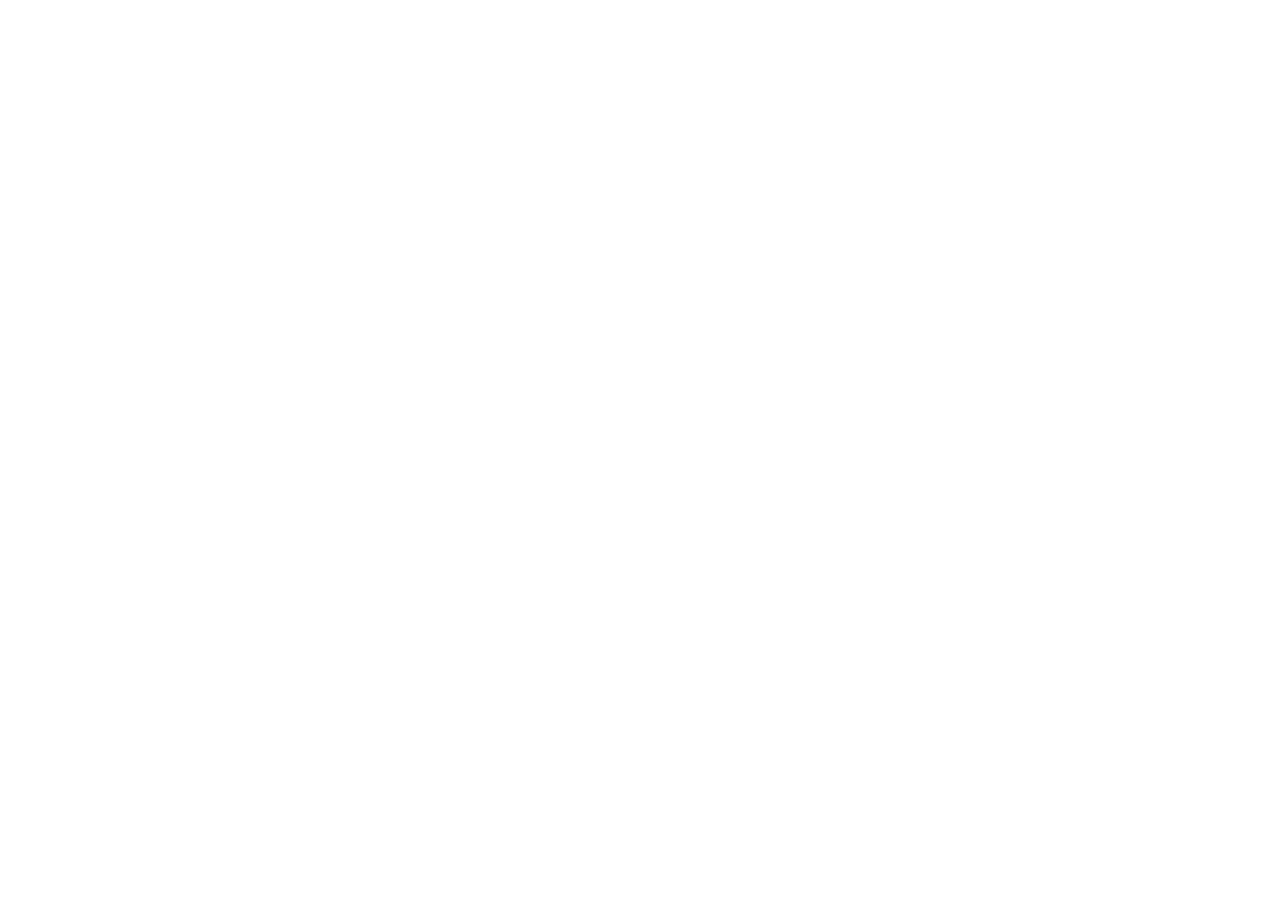
==== index.html @ 1248f727 "se creo una nueva rama y se agrego la carpeta assets" ====
<!DOCTYPE html>
<html lang="es">
<head>
    <meta charset="UTF-8">
    <meta name="viewport" content="width=device-width, initial-scale=1.0">
    <title>Document</title>
    <link rel="stylesheet" href="Styles.css/Index.css">
</head>
<body>
    <Nav></Nav>

    <Footer></Footer>
</body>
</html>
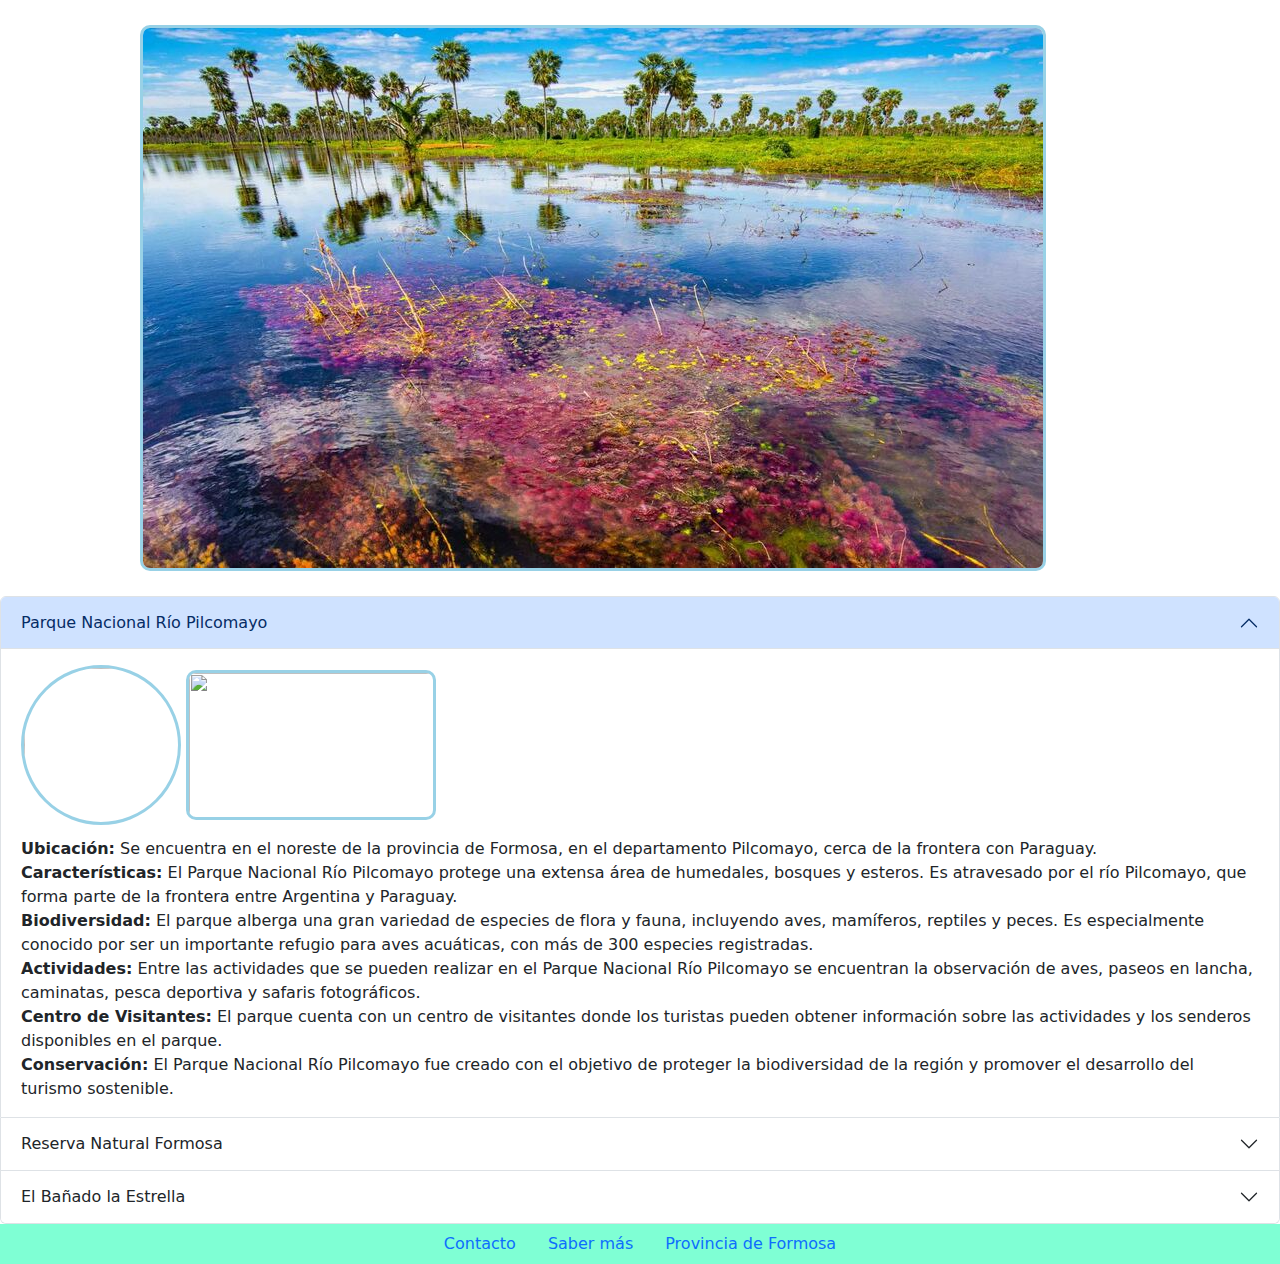
==== commit 9c022324: "Arreglo del carrusel" ====
--- a/index.html
+++ b/index.html
@@ -1,14 +1,115 @@
-<!DOCTYPE html>
+<!doctype html>
 <html lang="es">
-<head>
-    <meta charset="UTF-8">
-    <meta name="viewport" content="width=device-width, initial-scale=1.0">
-    <title>Document</title>
+  <head>
+    <meta charset="utf-8">
+    <meta name="viewport" content="width=device-width, initial-scale=1">
+    <title>Turismo Politecnico Formosa</title>
+    <link href="https://cdn.jsdelivr.net/npm/bootstrap@5.3.3/dist/css/bootstrap.min.css" rel="stylesheet" integrity="sha384-QWTKZyjpPEjISv5WaRU9OFeRpok6YctnYmDr5pNlyT2bRjXh0JMhjY6hW+ALEwIH" crossorigin="anonymous">
     <link rel="stylesheet" href="Styles.css/Index.css">
-</head>
-<body>
-    <Nav></Nav>
+  </head>
+  <body>
 
-    <Footer></Footer>
-</body>
+    <div class="container d-flex justify-content-center">
+        <div class="mh-100;" style="display: flex; width: 1000px; margin: 25px;;">
+            <div id="carouselExampleSlidesOnly" class="carousel slide" data-bs-ride="carousel">
+                <div class="carousel-inner">
+                <div class="carousel-item active">
+                    <img src="Assets/IMG/BañadoLaEstrellaRED.jpg" class="d-block w-100">
+                </div>
+                <div class="carousel-item">
+                    <img src="Assets/IMG/panoramica_parque_nacional_pilcomayoRED.jpg" class="d-block w-100">
+                </div>
+                <div class="carousel-item">
+                    <img src="Assets/IMG/Foto_Reserva_Natural_Formosa.jpg" class="d-block w-100">
+                </div>
+                </div>
+            </div>
+        </div>
+    </div>
+
+    <div class="accordion" id="accordionPanelsStayOpenExample">
+        <div class="accordion-item">
+          <h2 class="accordion-header">
+            <button class="accordion-button" type="button" data-bs-toggle="collapse" data-bs-target="#panelsStayOpen-collapseOne" aria-expanded="true" aria-controls="panelsStayOpen-collapseOne">
+              Parque Nacional Río Pilcomayo
+            </button>
+          </h2>
+          <div id="panelsStayOpen-collapseOne" class="accordion-collapse co llapse show">
+            <div class="accordion-body">
+                <div class="images">    
+                    <img src="Assets/IMG/Emblema_Parque_Nacional_Río_Pilcomayo.jpg" width="160" height="160" class="emblema">
+                    <img src="Assets/IMG/panoramica_parque_nacional_pilcomayo.jpg" width="250" height="150"> <br>
+                </div>
+                <strong>Ubicación:</strong> Se encuentra en el noreste de la provincia de Formosa, en el departamento Pilcomayo, cerca de la frontera con Paraguay. <br>
+                <strong>Características:</strong> El Parque Nacional Río Pilcomayo protege una extensa área de humedales, bosques y esteros. Es atravesado por el río Pilcomayo, que forma parte de la frontera entre Argentina y Paraguay. <br>
+                <strong>Biodiversidad:</strong> El parque alberga una gran variedad de especies de flora y fauna, incluyendo aves, mamíferos, reptiles y peces. Es especialmente conocido por ser un importante refugio para aves acuáticas, con más de 300 especies registradas. <br>
+                <strong>Actividades:</strong> Entre las actividades que se pueden realizar en el Parque Nacional Río Pilcomayo se encuentran la observación de aves, paseos en lancha, caminatas, pesca deportiva y safaris fotográficos. <br>
+                <strong>Centro de Visitantes:</strong> El parque cuenta con un centro de visitantes donde los turistas pueden obtener información sobre las actividades y los senderos disponibles en el parque. <br>
+                <strong>Conservación:</strong> El Parque Nacional Río Pilcomayo fue creado con el objetivo de proteger la biodiversidad de la región y  promover el desarrollo del turismo sostenible.
+            </div>
+          </div>
+        </div>
+        <div class="accordion-item">
+          <h2 class="accordion-header">
+            <button class="accordion-button collapsed" type="button" data-bs-toggle="collapse" data-bs-target="#panelsStayOpen-collapseTwo" aria-expanded="false" aria-controls="panelsStayOpen-collapseTwo">
+              Reserva Natural Formosa
+            </button>
+          </h2>
+          <div id="panelsStayOpen-collapseTwo" class="accordion-collapse collapse">
+            <div class="accordion-body">
+                <div class="images">
+                    <img src="Assets/IMG/Emblema_Reserva_Natura_Formosa.jpg" width="160" height="160" class="emblema">
+                    <img src="Assets/IMG/Foto_Reserva_Natural_Formosa.jpg" width="250" height="150"> <br>
+                </div>
+                <strong>Ubicación:</strong> Se encuentra a pocos kilómetros al este de la ciudad de Formosa, la capital provincial. <br>
+                <strong>Características:</strong> La Reserva Natural Formosa protege una extensa área de bosques, esteros y humedales. Es el hogar de una gran variedad de especies de flora y fauna autóctonas. <br>
+                <strong>Biodiversidad:</strong> La reserva alberga una rica biodiversidad, incluyendo especies de aves, mamíferos, reptiles y peces. Es especialmente conocida por ser un importante refugio para aves migratorias. <br>
+                <strong>Actividades:</strong> Entre las actividades que se pueden realizar en la Reserva Natural Formosa se encuentran la observación de aves, paseos en lancha, caminatas, pesca deportiva y safaris fotográficos. <br>
+                <strong>Senderos:</strong> La reserva cuenta con varios senderos habilitados que permiten a los visitantes explorar la zona y disfrutar de la naturaleza. <br>
+                <strong>Centro de Interpretación:</strong> La reserva cuenta con un centro de interpretación donde los visitantes pueden obtener información sobre la flora, la fauna y la historia de la reserva. <br>
+                <strong>Conservación:</strong> La Reserva Natural Formosa fue creada con el objetivo de proteger la biodiversidad de la región y promover el desarrollo del turismo sostenible.
+
+            </div>
+          </div>
+        </div>
+        <div class="accordion-item">
+          <h2 class="accordion-header">
+            <button class="accordion-button collapsed" type="button" data-bs-toggle="collapse" data-bs-target="#panelsStayOpen-collapseThree" aria-expanded="false" aria-controls="panelsStayOpen-collapseThree">
+              El Bañado la Estrella
+            </button>
+          </h2>
+          <div id="panelsStayOpen-collapseThree" class="accordion-collapse collapse">
+            <div class="accordion-body">
+                <div class="images">
+                    <img src="Assets/IMG/BañadoLaEstrella.jpg" width="250" height="150">
+                    <img src="Assets/IMG/BañadoLaEstrellaCanoa.jpg" width="250" height="150"> <br>
+                </div>
+                <strong>Ubicación:</strong> Se encuentra en el extremo noreste de la provincia de Formosa, en el departamento Pilcomayo, cerca de la localidad de Laguna Blanca. <br>
+                <strong>Características:</strong> El Bañado La Estrella es una extensa área de humedales que se caracteriza por su biodiversidad única. Es uno de los humedales más grandes de Argentina y una de las zonas más importantes para la conservación de la biodiversidad en el país. <br>
+                <strong>Flora y fauna:</strong> En el Bañado La Estrella se pueden encontrar una gran variedad de especies de flora y fauna, incluyendo aves, mamíferos, reptiles y peces. Es un lugar ideal para la observación de aves, con más de 350 especies registradas. <br>
+                <strong>Actividades:</strong> Entre las actividades que se pueden realizar en el Bañado La Estrella se encuentran la observación de aves, paseos en lancha, caminatas y pesca deportiva. <br>
+                <strong>Conservación:</strong> El Bañado La Estrella forma parte del Parque Nacional Río Pilcomayo y está protegido por su importancia para la conservación de la biodiversidad.
+            </div>
+          </div>
+        </div>
+      </div>
+
+    <footer>
+        <div class="lista-footer">
+            <ul class="nav justify-content-center">
+                <li class="nav-item">
+                <a class="nav-link active" aria-current="page" href="#">Contacto</a>
+                </li>
+                <li class="nav-item">
+                <a class="nav-link" href="#">Saber más</a>
+                </li>
+                <li class="nav-item">
+                <a class="nav-link" href="#">Provincia de Formosa</a>
+                </li>
+            </ul>
+        </div>
+    </footer>
+
+    <script src="https://cdn.jsdelivr.net/npm/bootstrap@5.3.3/dist/js/bootstrap.bundle.min.js" integrity="sha384-YvpcrYf0tY3lHB60NNkmXc5s9fDVZLESaAA55NDzOxhy9GkcIdslK1eN7N6jIeHz" crossorigin="anonymous"></script>
+  </body>
 </html>--- a/Styles.css/Index.css
+++ b/Styles.css/Index.css
@@ -0,0 +1,23 @@
+body{
+    background-color: white;
+}
+
+footer{
+    background-color: aquamarine;
+}
+li:hover{
+    color: aliceblue;
+}
+img{
+    border-radius: 10px;
+    border: solid 3px rgb(152, 209, 230);
+}
+.emblema{
+    border-radius: 100px;
+}
+.images{
+    margin-bottom: 12px;
+}
+.carrusel{
+    border-radius: 50px;
+}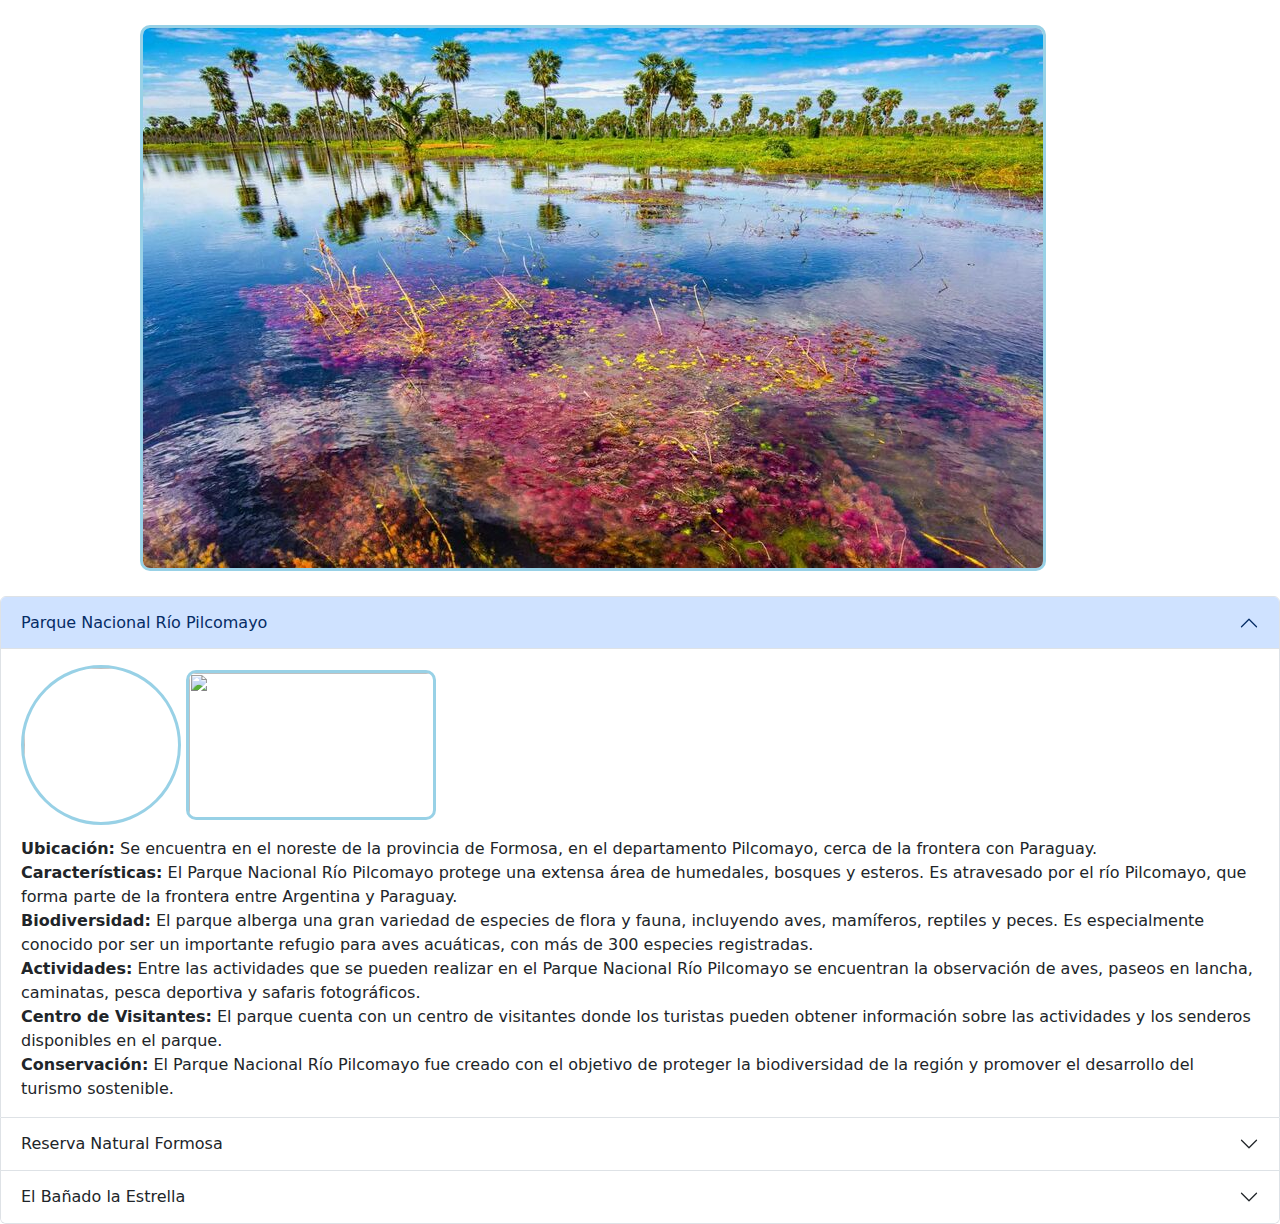
==== commit fd5ed490: "se quito el footer" ====
--- a/index.html
+++ b/index.html
@@ -94,22 +94,6 @@
         </div>
       </div>
 
-    <footer>
-        <div class="lista-footer">
-            <ul class="nav justify-content-center">
-                <li class="nav-item">
-                <a class="nav-link active" aria-current="page" href="#">Contacto</a>
-                </li>
-                <li class="nav-item">
-                <a class="nav-link" href="#">Saber más</a>
-                </li>
-                <li class="nav-item">
-                <a class="nav-link" href="#">Provincia de Formosa</a>
-                </li>
-            </ul>
-        </div>
-    </footer>
-
     <script src="https://cdn.jsdelivr.net/npm/bootstrap@5.3.3/dist/js/bootstrap.bundle.min.js" integrity="sha384-YvpcrYf0tY3lHB60NNkmXc5s9fDVZLESaAA55NDzOxhy9GkcIdslK1eN7N6jIeHz" crossorigin="anonymous"></script>
   </body>
 </html>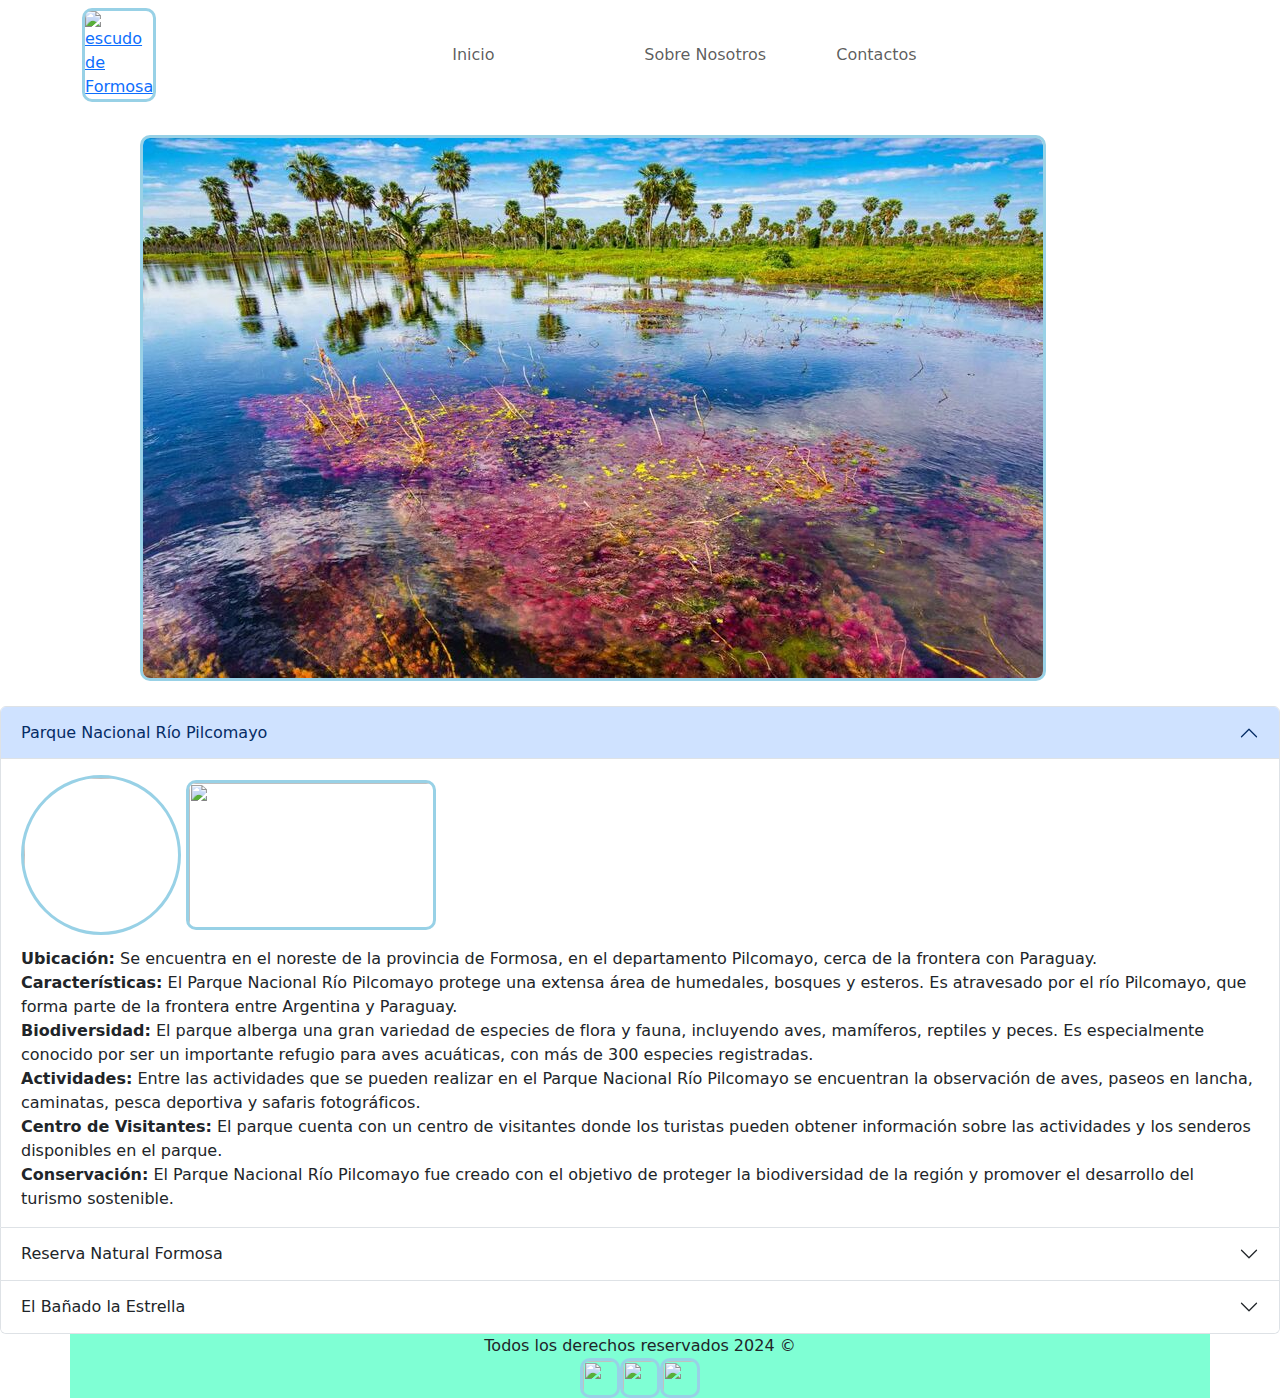
==== commit 46419fef: "se agrego nuevo footer y nav" ====
--- a/index.html
+++ b/index.html
@@ -8,6 +8,36 @@
     <link rel="stylesheet" href="Styles.css/Index.css">
   </head>
   <body>
+
+    <header>
+        <nav class="navbar navbar-expand-lg bg-body-transparent">
+            <div class="container">
+                <div class="d-flex flex-row" style= "width: 20%;">
+                    <a class="logo"><img src="assests/imagenes/escudoformosa.png" alt="escudo de Formosa" width="50" height="50"></a>
+                </div>
+            <button class="navbar-toggler" type="button" data-bs-toggle="collapse" data-bs-target="#navbarNav" aria-controls="navbarNav" aria-expanded="false" aria-label="Toggle navigation">
+                <span class="navbar-toggler-icon"></span>
+            </button>
+            <div class="collapse navbar-collapse" id="navbarNav">
+                <div class="d-flex flex-row justify-content-start">
+                    <ul class="navbar-nav">
+                    <div class="d-flex flex-row justify-content-center" style="width: 90vw;">
+                        <li class="nav-item col-2">
+                        <a class="nav-link" aria-current="page" href="http://127.0.0.1:5500/index.html">Inicio</a>
+                        </li>
+                        <li class="nav-item col-2">
+                        <a class="nav-link" href="http://127.0.0.1:5500/about.html">Sobre Nosotros</a>
+                        </li>
+                        <li class="nav-item col-2">
+                        <a class="nav-link" href="http://127.0.0.1:5500/contact.html">Contactos</a>
+                        </li>
+                    </div>
+                </ul>
+                </div>
+            </div>
+            </div>
+        </nav>
+    </header>
 
     <div class="container d-flex justify-content-center">
         <div class="mh-100;" style="display: flex; width: 1000px; margin: 25px;;">
@@ -94,6 +124,24 @@
         </div>
       </div>
 
+      <footer class="container">
+        <div class="piepagina d-flex justify-content-center row">
+            Todos los derechos reservados 2024 &copy;
+        <div class="iconos d-flex justify-content-center">
+            <div class="icono-1">
+                <a href="https://www.facebook.com/?locale=es_LA" target="_blank"><img src="assests/imagenes/facebook.svg" alt="" width="40" height="40" ></a>
+            </div>
+            <div class="icono-2">
+                <a href="https://www.instagram.com/" target="_blank"><img src="assests/imagenes/instagram.svg" alt="" width="40" height="40"></a>
+            </div>
+                
+            <div class="icono-3">
+                    <a href="https://twitter.com/?lang=es" target="_blank"><img src="assests/imagenes/twitter.svg" alt="" width="40" height="40"></a>
+            </div>
+        </div>
+        </div>
+    </footer>
+
     <script src="https://cdn.jsdelivr.net/npm/bootstrap@5.3.3/dist/js/bootstrap.bundle.min.js" integrity="sha384-YvpcrYf0tY3lHB60NNkmXc5s9fDVZLESaAA55NDzOxhy9GkcIdslK1eN7N6jIeHz" crossorigin="anonymous"></script>
   </body>
 </html>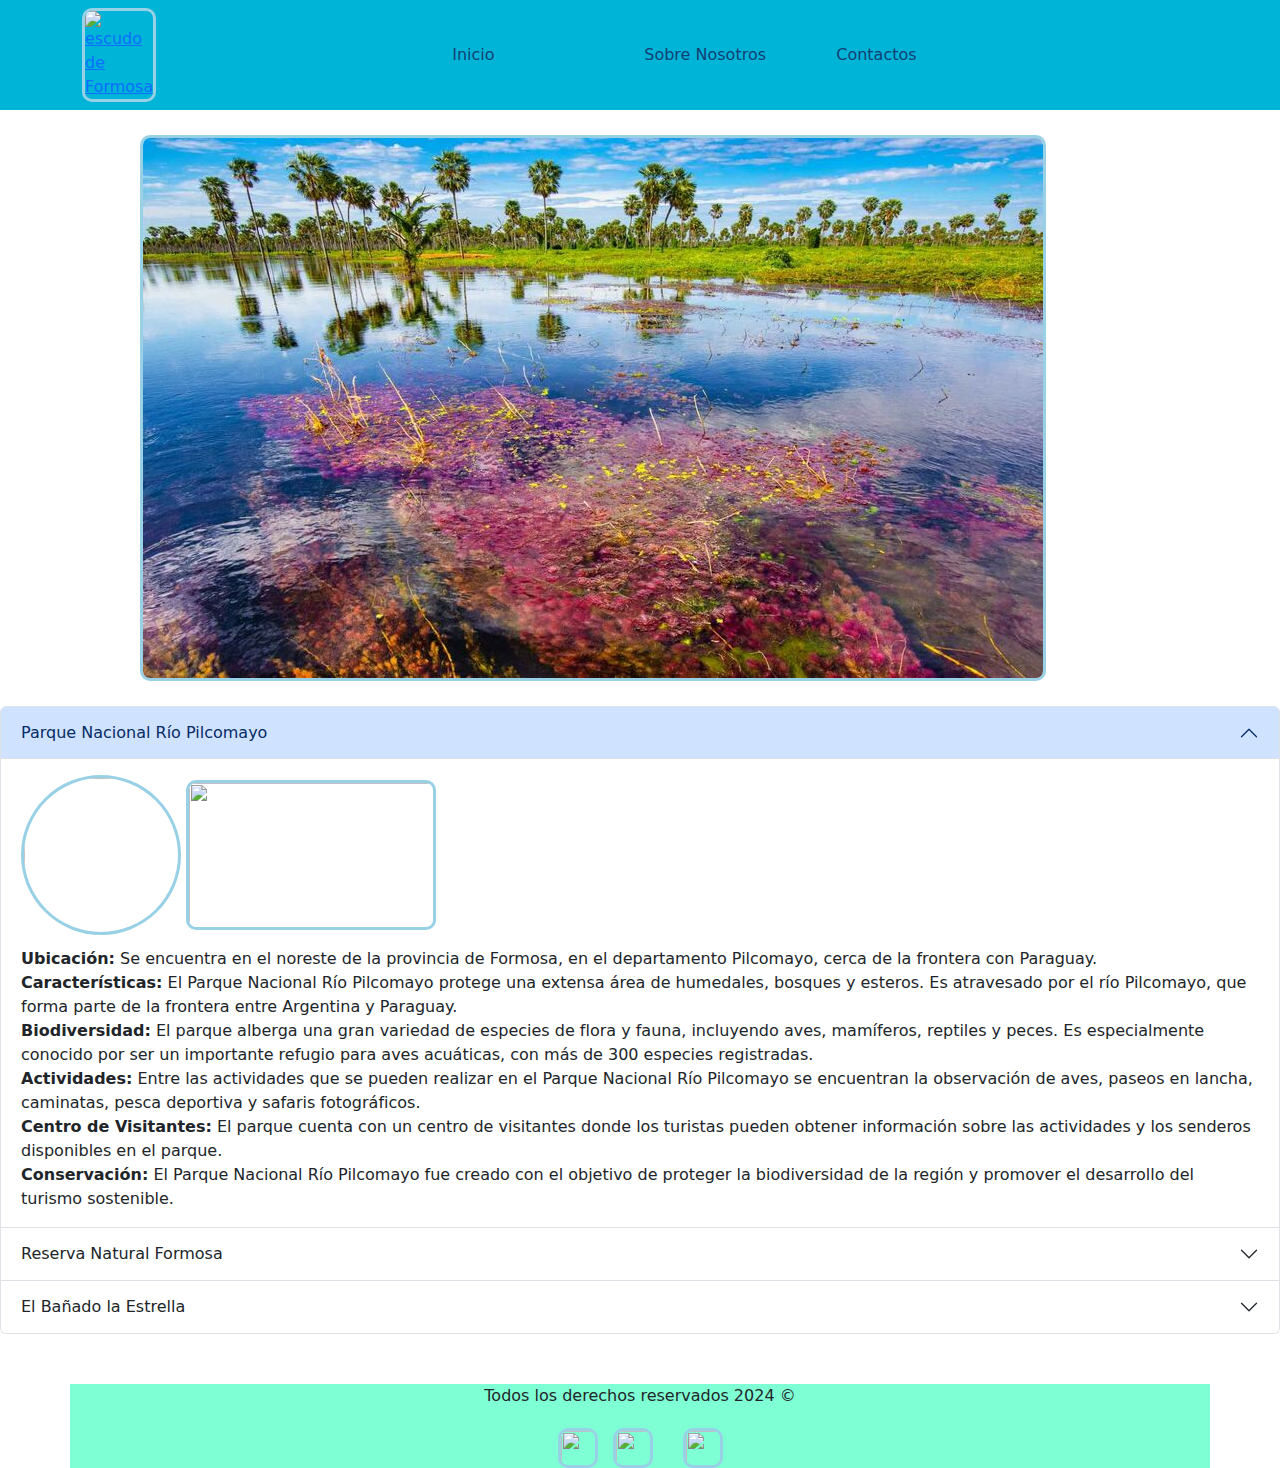
==== commit 55818203: "se agrego link a NavFooter" ====
--- a/index.html
+++ b/index.html
@@ -6,6 +6,7 @@
     <title>Turismo Politecnico Formosa</title>
     <link href="https://cdn.jsdelivr.net/npm/bootstrap@5.3.3/dist/css/bootstrap.min.css" rel="stylesheet" integrity="sha384-QWTKZyjpPEjISv5WaRU9OFeRpok6YctnYmDr5pNlyT2bRjXh0JMhjY6hW+ALEwIH" crossorigin="anonymous">
     <link rel="stylesheet" href="Styles.css/Index.css">
+    <link rel="stylesheet" href="Styles.css/NavFooter.css">
   </head>
   <body>
 
--- a/Styles.css/NavFooter.css
+++ b/Styles.css/NavFooter.css
@@ -0,0 +1,52 @@
+.navbar {
+    background-color: #00b4d8;
+}
+
+.logo {
+    cursor: pointer;
+    transition: all(0.3s);
+}
+
+.logo:hover {
+    transform: scale(1.1);
+}
+
+.nav-link {
+    color: #134074;
+}
+
+.nav-link:hover {
+    color: #fff;
+}
+
+.piepagina {
+    margin-top: 50px;
+}
+
+.iconos {
+    margin-top: 20px;
+}
+
+.icono-1 {
+    transition: all(0.2s);
+    padding: 0 15px 0 0;
+}
+.icono-1:hover {
+    transform: scale(0.9);
+}
+
+.icono-2 {
+    transition: all(0.2s);
+    padding: 0 15px 0 0;
+}
+.icono-2:hover {
+    transform: scale(0.9);
+}
+
+.icono-3 {
+    transition: all(0.2s);
+    padding: 0 0 0 15px;
+}
+.icono-3:hover {
+    transform: scale(0.9);
+}
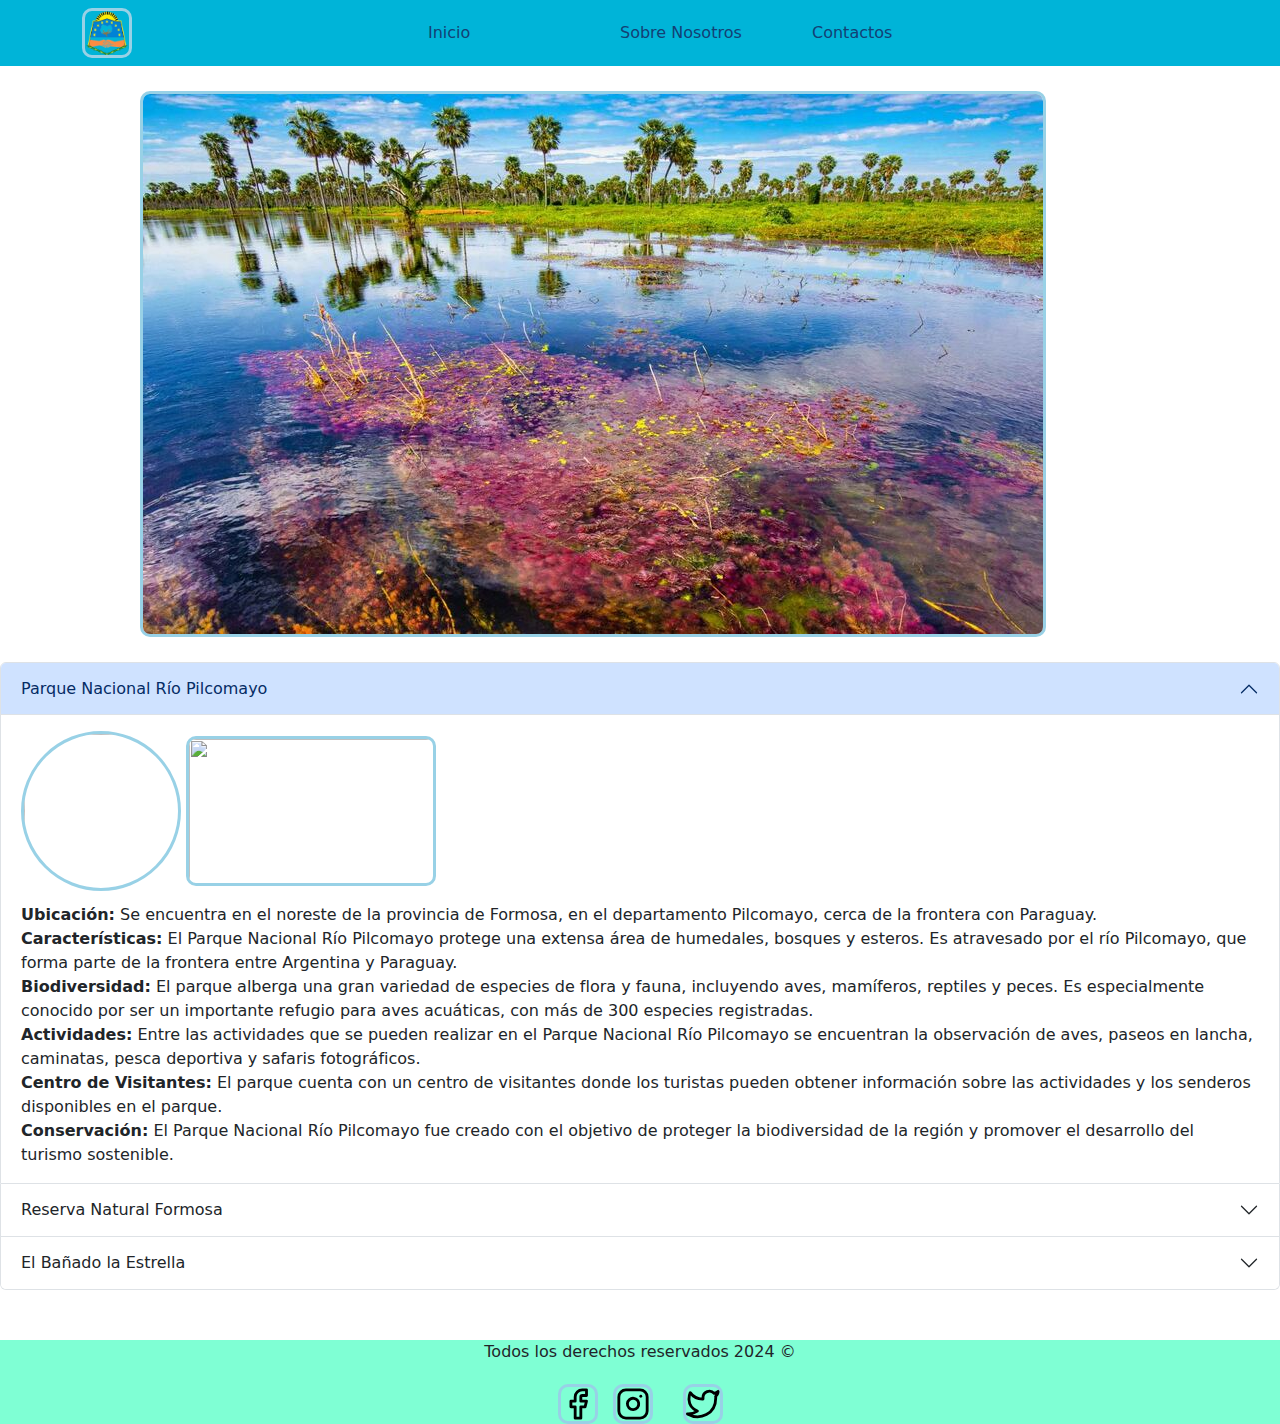
==== commit 06f79dde: "ultimos arreglos" ====
--- a/index.html
+++ b/index.html
@@ -14,7 +14,7 @@
         <nav class="navbar navbar-expand-lg bg-body-transparent">
             <div class="container">
                 <div class="d-flex flex-row" style= "width: 20%;">
-                    <a class="logo"><img src="assests/imagenes/escudoformosa.png" alt="escudo de Formosa" width="50" height="50"></a>
+                    <a class="logo"><img src="Assets/IMG/escudoformosa.png" alt="escudo de Formosa" width="50" height="50"></a>
                 </div>
             <button class="navbar-toggler" type="button" data-bs-toggle="collapse" data-bs-target="#navbarNav" aria-controls="navbarNav" aria-expanded="false" aria-label="Toggle navigation">
                 <span class="navbar-toggler-icon"></span>
@@ -27,10 +27,10 @@
                         <a class="nav-link" aria-current="page" href="http://127.0.0.1:5500/index.html">Inicio</a>
                         </li>
                         <li class="nav-item col-2">
-                        <a class="nav-link" href="http://127.0.0.1:5500/about.html">Sobre Nosotros</a>
+                        <a class="nav-link" href="About.html">Sobre Nosotros</a>
                         </li>
                         <li class="nav-item col-2">
-                        <a class="nav-link" href="http://127.0.0.1:5500/contact.html">Contactos</a>
+                        <a class="nav-link" href="Contact.html">Contactos</a>
                         </li>
                     </div>
                 </ul>
@@ -125,19 +125,19 @@
         </div>
       </div>
 
-      <footer class="container">
+      <footer class="container-fluid">
         <div class="piepagina d-flex justify-content-center row">
             Todos los derechos reservados 2024 &copy;
         <div class="iconos d-flex justify-content-center">
             <div class="icono-1">
-                <a href="https://www.facebook.com/?locale=es_LA" target="_blank"><img src="assests/imagenes/facebook.svg" alt="" width="40" height="40" ></a>
+                <a href="https://www.facebook.com/?locale=es_LA" target="_blank"><img src="Assets/IMG/facebook.svg" alt="" width="40" height="40" ></a>
             </div>
             <div class="icono-2">
-                <a href="https://www.instagram.com/" target="_blank"><img src="assests/imagenes/instagram.svg" alt="" width="40" height="40"></a>
+                <a href="https://www.instagram.com/" target="_blank"><img src="Assets/IMG/instagram.svg" alt="" width="40" height="40"></a>
             </div>
                 
             <div class="icono-3">
-                    <a href="https://twitter.com/?lang=es" target="_blank"><img src="assests/imagenes/twitter.svg" alt="" width="40" height="40"></a>
+                    <a href="https://twitter.com/?lang=es" target="_blank"><img src="Assets/IMG/twitter.svg" alt="" width="40" height="40"></a>
             </div>
         </div>
         </div>
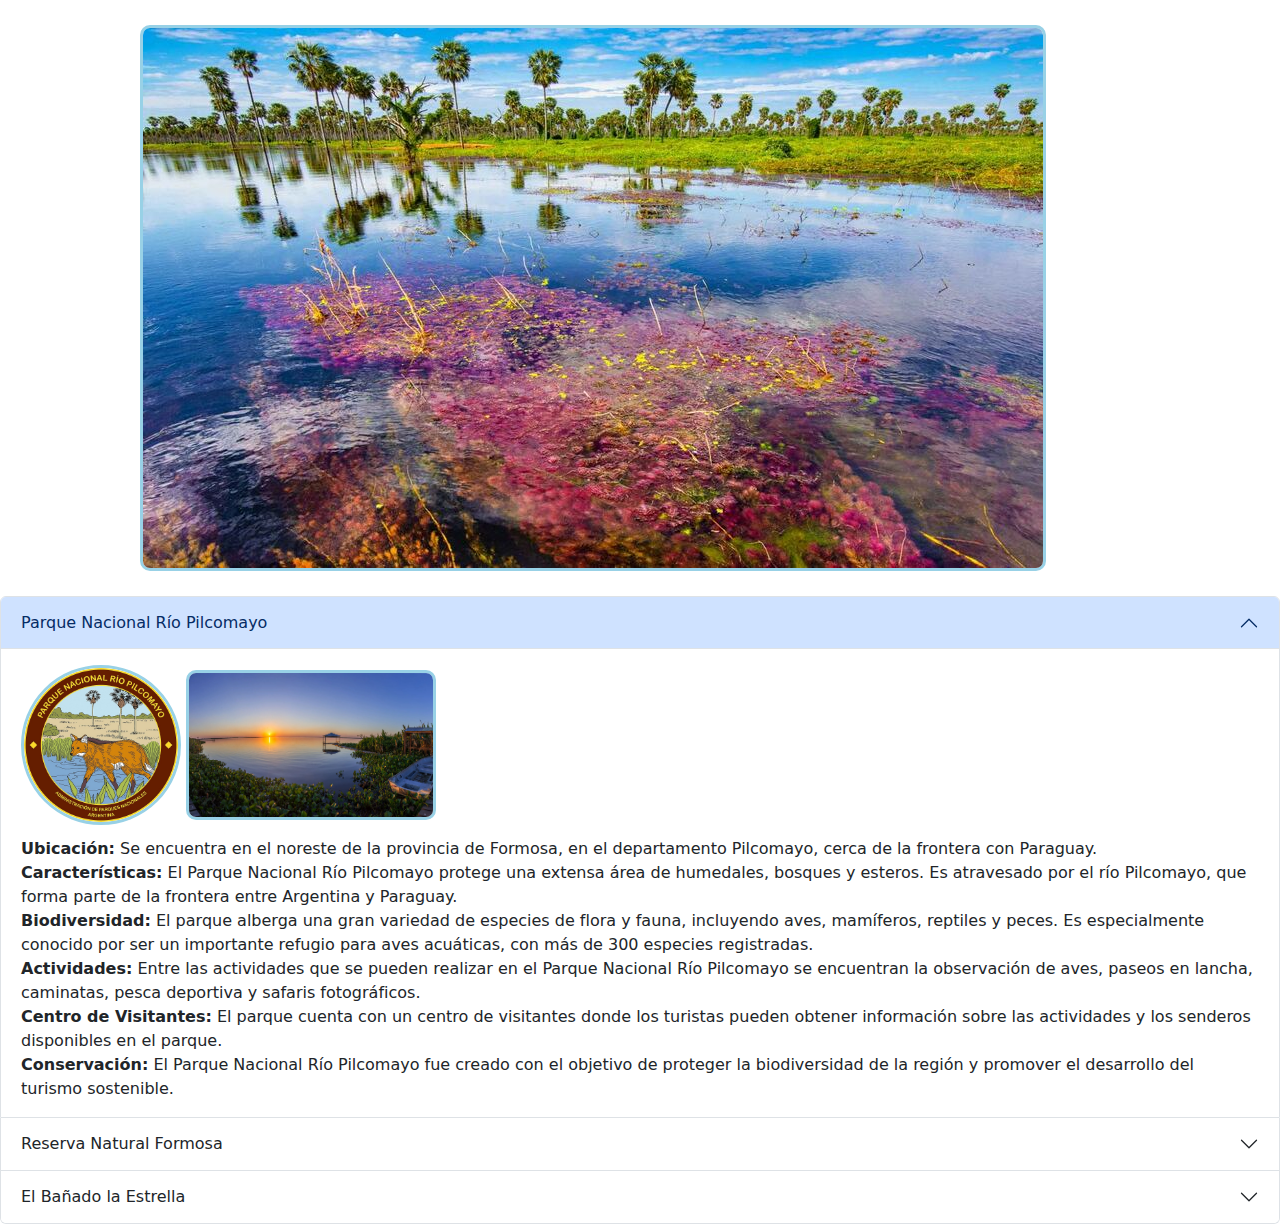
==== commit 401a5e8c: "Merge branch 'Dev-Villalba' into Testeo" ====
--- a/index.html
+++ b/index.html
@@ -1,3 +1,10 @@
+<!doctype html>
+<html lang="es">
+  <head>
+    <meta charset="utf-8">
+    <meta name="viewport" content="width=device-width, initial-scale=1">
+    <title>Turismo Politecnico Formosa</title>
+    <link href="https://cdn.jsdelivr.net/npm/bootstrap@5.3.3/dist/css/bootstrap.min.css" rel="stylesheet" integrity="sha384-QWTKZyjpPEjISv5WaRU9OFeRpok6YctnYmDr5pNlyT2bRjXh0JMhjY6hW+ALEwIH" crossorigin="anonymous">
 <!doctype html>
 <html lang="es">
   <head>
@@ -6,39 +13,8 @@
     <title>Turismo Politecnico Formosa</title>
     <link href="https://cdn.jsdelivr.net/npm/bootstrap@5.3.3/dist/css/bootstrap.min.css" rel="stylesheet" integrity="sha384-QWTKZyjpPEjISv5WaRU9OFeRpok6YctnYmDr5pNlyT2bRjXh0JMhjY6hW+ALEwIH" crossorigin="anonymous">
     <link rel="stylesheet" href="Styles.css/Index.css">
-    <link rel="stylesheet" href="Styles.css/NavFooter.css">
   </head>
   <body>
-
-    <header>
-        <nav class="navbar navbar-expand-lg bg-body-transparent">
-            <div class="container">
-                <div class="d-flex flex-row" style= "width: 20%;">
-                    <a class="logo"><img src="Assets/IMG/escudoformosa.png" alt="escudo de Formosa" width="50" height="50"></a>
-                </div>
-            <button class="navbar-toggler" type="button" data-bs-toggle="collapse" data-bs-target="#navbarNav" aria-controls="navbarNav" aria-expanded="false" aria-label="Toggle navigation">
-                <span class="navbar-toggler-icon"></span>
-            </button>
-            <div class="collapse navbar-collapse" id="navbarNav">
-                <div class="d-flex flex-row justify-content-start">
-                    <ul class="navbar-nav">
-                    <div class="d-flex flex-row justify-content-center" style="width: 90vw;">
-                        <li class="nav-item col-2">
-                        <a class="nav-link" aria-current="page" href="http://127.0.0.1:5500/index.html">Inicio</a>
-                        </li>
-                        <li class="nav-item col-2">
-                        <a class="nav-link" href="About.html">Sobre Nosotros</a>
-                        </li>
-                        <li class="nav-item col-2">
-                        <a class="nav-link" href="Contact.html">Contactos</a>
-                        </li>
-                    </div>
-                </ul>
-                </div>
-            </div>
-            </div>
-        </nav>
-    </header>
 
     <div class="container d-flex justify-content-center">
         <div class="mh-100;" style="display: flex; width: 1000px; margin: 25px;;">
@@ -125,24 +101,6 @@
         </div>
       </div>
 
-      <footer class="container-fluid">
-        <div class="piepagina d-flex justify-content-center row">
-            Todos los derechos reservados 2024 &copy;
-        <div class="iconos d-flex justify-content-center">
-            <div class="icono-1">
-                <a href="https://www.facebook.com/?locale=es_LA" target="_blank"><img src="Assets/IMG/facebook.svg" alt="" width="40" height="40" ></a>
-            </div>
-            <div class="icono-2">
-                <a href="https://www.instagram.com/" target="_blank"><img src="Assets/IMG/instagram.svg" alt="" width="40" height="40"></a>
-            </div>
-                
-            <div class="icono-3">
-                    <a href="https://twitter.com/?lang=es" target="_blank"><img src="Assets/IMG/twitter.svg" alt="" width="40" height="40"></a>
-            </div>
-        </div>
-        </div>
-    </footer>
-
     <script src="https://cdn.jsdelivr.net/npm/bootstrap@5.3.3/dist/js/bootstrap.bundle.min.js" integrity="sha384-YvpcrYf0tY3lHB60NNkmXc5s9fDVZLESaAA55NDzOxhy9GkcIdslK1eN7N6jIeHz" crossorigin="anonymous"></script>
   </body>
 </html>